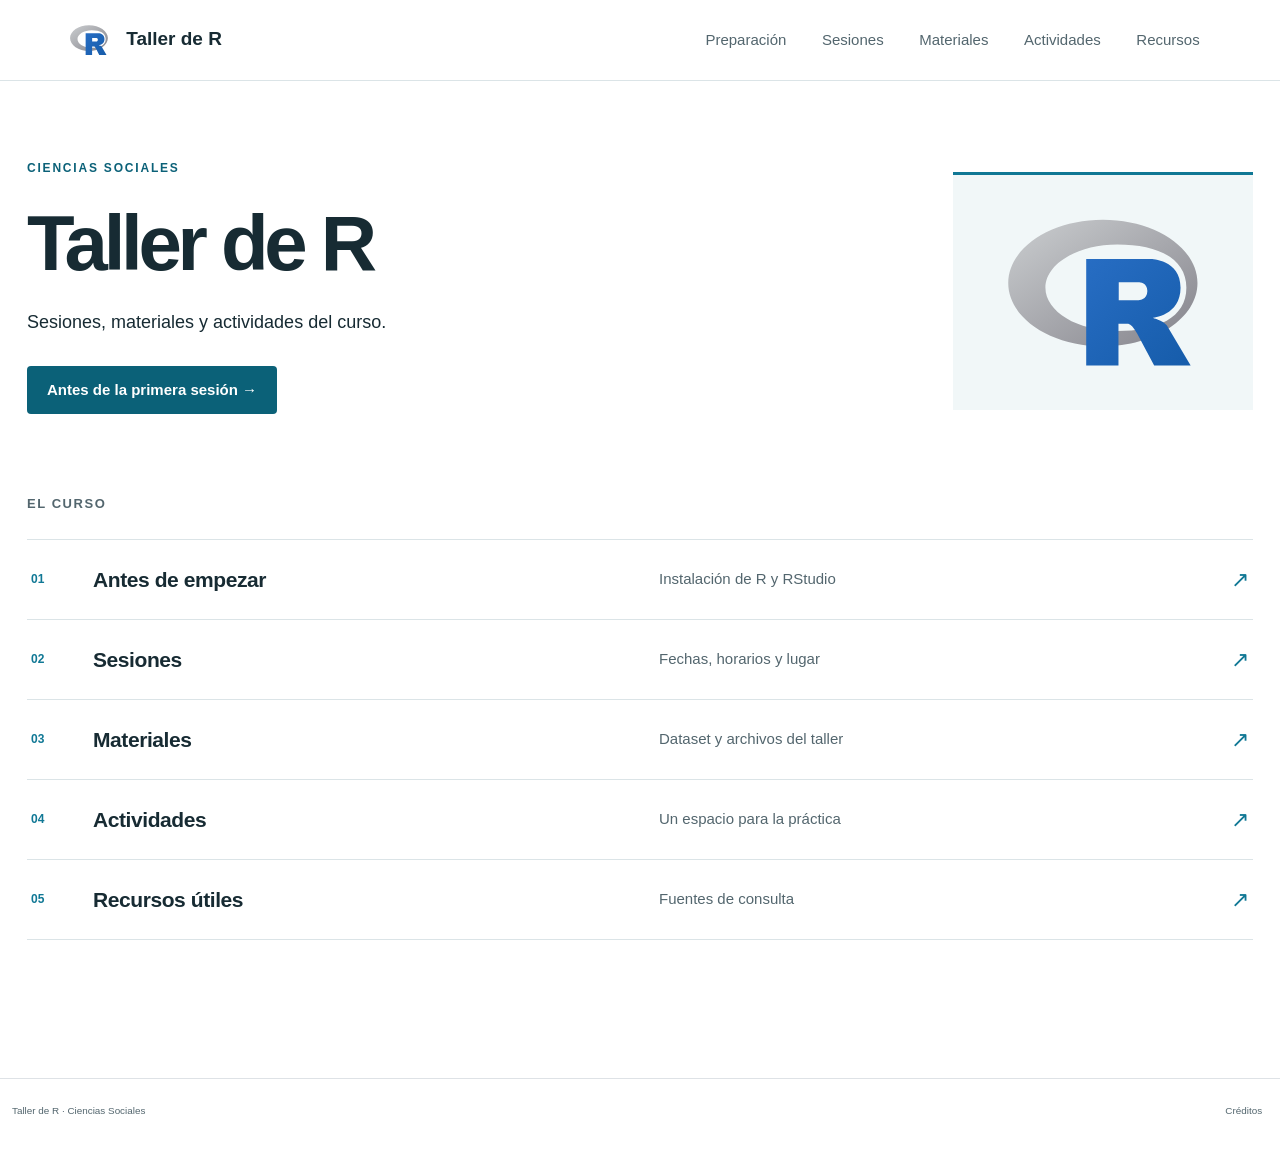
==== index.html @ 44bf5f0c "Publicar la base del curso en Quarto, sin presentaciones" ====
<!DOCTYPE html>
<html xmlns="http://www.w3.org/1999/xhtml" lang="es" xml:lang="es"><head>

<meta charset="utf-8">
<meta name="generator" content="quarto-1.10.19">

<meta name="viewport" content="width=device-width, initial-scale=1.0, user-scalable=yes">

<meta name="description" content="Sesiones, materiales y actividades del taller de R.">

<title>Taller de R para las Ciencias Sociales – Taller de R</title>
<style>
/* Default styles provided by pandoc.
** See https://pandoc.org/MANUAL.html#variables-for-html for config info.
*/
span.smallcaps{font-variant: small-caps;}
div.columns{display: flex; gap: 1.5em;}
div.column{flex: auto;}
@media screen {
div.columns{gap: min(4vw, 1.5em);}
div.column{overflow-x: auto;}
}
div.hanging-indent{margin-left: 1.5em; text-indent: -1.5em;}
ul.task-list{list-style: none;}
ul.task-list li input[type="checkbox"] {
  width: 0.8em;
  margin: 0 0.8em 0.2em -1em; /* quarto-specific, see https://github.com/quarto-dev/quarto-cli/issues/4556 */ 
  vertical-align: middle;
}
</style>


<script src="site_libs/quarto-nav/quarto-nav.js"></script>
<script src="site_libs/quarto-nav/headroom.min.js"></script>
<link href="./r.svg" rel="icon" type="image/svg+xml">
<script src="site_libs/clipboard/clipboard.min.js"></script>
<script src="site_libs/quarto-html/quarto.js" type="module"></script>
<script src="site_libs/quarto-html/tabsets/tabsets.js" type="module"></script>
<script src="site_libs/quarto-html/popper.min.js"></script>
<script src="site_libs/quarto-html/tippy.umd.min.js"></script>
<link href="site_libs/quarto-html/tippy.css" rel="stylesheet">
<link href="site_libs/quarto-html/quarto-syntax-highlighting-bf27225e3a48a9273f3daa8f8e829971.css" rel="stylesheet" id="quarto-text-highlighting-styles">
<script src="site_libs/bootstrap/bootstrap.min.js"></script>
<link href="site_libs/bootstrap/bootstrap-icons.css" rel="stylesheet">
<link href="site_libs/bootstrap/bootstrap-04a30caa94964a7d481b1c7be4f9f0eb.min.css" rel="stylesheet" append-hash="true" id="quarto-bootstrap" data-mode="light">
<script id="quarto-search-options" type="application/json">{
  "language": {
    "search-no-results-text": "No se han encontrado resultados",
    "search-matching-documents-text": "documentos encontrados",
    "search-copy-link-title": "Copiar el enlace en la búsqueda",
    "search-hide-matches-text": "Ocultar resultados adicionales",
    "search-more-match-text": "resultado adicional en este documento",
    "search-more-matches-text": "resultados adicionales en este documento",
    "search-clear-button-title": "Borrar",
    "search-text-placeholder": "",
    "search-detached-cancel-button-title": "Cancelar",
    "search-submit-button-title": "Enviar",
    "search-label": "Buscar"
  }
}</script>
<style>html{ scroll-behavior: smooth; }</style>


<link rel="stylesheet" href="estilos.css">
</head>

<body class="nav-fixed quarto-light">

<div id="quarto-search-results"></div>
  <header id="quarto-header" class="headroom fixed-top">
    <nav class="navbar navbar-expand-lg " data-bs-theme="dark">
      <div class="navbar-container container-fluid">
      <div class="navbar-brand-container mx-auto">
    <a href="./index.html" class="navbar-brand navbar-brand-logo">
    <img src="./r.svg" alt="Logotipo de R" class="navbar-logo light-content">
    <img src="./r.svg" alt="Logotipo de R" class="navbar-logo dark-content">
    </a>
    <a class="navbar-brand" href="./index.html">
    <span class="navbar-title">Taller de R</span>
    </a>
  </div>
          <button class="navbar-toggler" type="button" data-bs-toggle="collapse" data-bs-target="#navbarCollapse" aria-controls="navbarCollapse" role="menu" aria-expanded="false" aria-label="Navegación de palanca" onclick="if (window.quartoToggleHeadroom) { window.quartoToggleHeadroom(); }">
  <span class="navbar-toggler-icon"></span>
</button>
          <div class="collapse navbar-collapse" id="navbarCollapse">
            <ul class="navbar-nav navbar-nav-scroll ms-auto">
  <li class="nav-item">
    <a class="nav-link" href="./preparacion.html"> 
<span class="menu-text">Preparación</span></a>
  </li>  
  <li class="nav-item">
    <a class="nav-link" href="./sesiones.html"> 
<span class="menu-text">Sesiones</span></a>
  </li>  
  <li class="nav-item">
    <a class="nav-link" href="./materiales.html"> 
<span class="menu-text">Materiales</span></a>
  </li>  
  <li class="nav-item">
    <a class="nav-link" href="./actividades.html"> 
<span class="menu-text">Actividades</span></a>
  </li>  
  <li class="nav-item">
    <a class="nav-link" href="./recursos.html"> 
<span class="menu-text">Recursos</span></a>
  </li>  
</ul>
          </div> <!-- /navcollapse -->
            <div class="quarto-navbar-tools">
</div>
      </div> <!-- /container-fluid -->
    </nav>
</header>
<!-- content -->
<div id="quarto-content" class="quarto-container page-columns page-rows-contents page-layout-full page-navbar">
<!-- sidebar -->
<!-- margin-sidebar -->
    
<!-- main -->
<main class="content column-page" id="quarto-document-content">

<header id="title-block-header" class="quarto-title-block default">
<div class="quarto-title">
<h1 class="title">Taller de R para las Ciencias Sociales</h1>
</div>

<div>
  <div class="description">
    Sesiones, materiales y actividades del taller de R.
  </div>
</div>


<div class="quarto-title-meta column-page">

    
  
    
  </div>
  


</header>


<div class="portada-curso">
<div class="portada-texto">
<p><span class="antetitulo">Ciencias Sociales</span></p>
<section id="taller-de-r" class="level1">
<h1>Taller de R</h1>
<p>Sesiones, materiales y actividades del curso.</p>
<p><a href="./preparacion.html" class="enlace-principal">Antes de la primera sesión →</a></p>
</section>
</div>
<div class="portada-emblema" aria-hidden="true">
<p><img src="r.svg" class="img-fluid" alt="" width="200"></p>
</div>
</div>
<section id="el-curso" class="level2">
<h2 data-anchor-id="el-curso">El curso</h2>
<!-- Estos enlaces forman la estructura inicial. Editar el contenido en cada .qmd. -->
<div class="indice-curso">
<p><a href="./preparacion.html"><strong>01</strong> <span class="nombre-apartado">Antes de empezar</span> <span class="detalle-apartado">Instalación de R y RStudio</span> <span class="flecha-apartado" aria-hidden="true">↗</span></a></p>
<p><a href="./sesiones.html"><strong>02</strong> <span class="nombre-apartado">Sesiones</span> <span class="detalle-apartado">Fechas, horarios y lugar</span> <span class="flecha-apartado" aria-hidden="true">↗</span></a></p>
<p><a href="./materiales.html"><strong>03</strong> <span class="nombre-apartado">Materiales</span> <span class="detalle-apartado">Dataset y archivos del taller</span> <span class="flecha-apartado" aria-hidden="true">↗</span></a></p>
<p><a href="./actividades.html"><strong>04</strong> <span class="nombre-apartado">Actividades</span> <span class="detalle-apartado">Un espacio para la práctica</span> <span class="flecha-apartado" aria-hidden="true">↗</span></a></p>
<p><a href="./recursos.html"><strong>05</strong> <span class="nombre-apartado">Recursos útiles</span> <span class="detalle-apartado">Fuentes de consulta</span> <span class="flecha-apartado" aria-hidden="true">↗</span></a></p>
</div>


</section>

</main> <!-- /main -->
<script id="quarto-html-after-body" type="application/javascript">
  window.document.addEventListener("DOMContentLoaded", function (event) {
    const isCodeAnnotation = (el) => {
      for (const clz of el.classList) {
        if (clz.startsWith('code-annotation-')) {                     
          return true;
        }
      }
      return false;
    }
    const onCopySuccess = function(e) {
      // button target
      const button = e.trigger;
      // don't keep focus
      button.blur();
      // flash "checked"
      button.classList.add('code-copy-button-checked');
      var currentTitle = button.getAttribute("title");
      button.setAttribute("title", "Copiado");
      let tooltip;
      if (window.bootstrap) {
        button.setAttribute("data-bs-toggle", "tooltip");
        button.setAttribute("data-bs-placement", "left");
        button.setAttribute("data-bs-title", "Copiado");
        tooltip = new bootstrap.Tooltip(button, 
          { trigger: "manual", 
            customClass: "code-copy-button-tooltip",
            offset: [0, -8]});
        tooltip.show();    
      }
      setTimeout(function() {
        if (tooltip) {
          tooltip.hide();
          button.removeAttribute("data-bs-title");
          button.removeAttribute("data-bs-toggle");
          button.removeAttribute("data-bs-placement");
        }
        button.setAttribute("title", currentTitle);
        button.classList.remove('code-copy-button-checked');
      }, 1000);
      // clear code selection
      e.clearSelection();
    }
    const getTextToCopy = function(trigger) {
      const outerScaffold = trigger.parentElement.cloneNode(true);
      const codeEl = outerScaffold.querySelector('code');
      for (const childEl of codeEl.children) {
        if (isCodeAnnotation(childEl)) {
          childEl.remove();
        }
      }
      return codeEl.innerText;
    }
    const clipboard = new window.ClipboardJS('.code-copy-button:not([data-in-quarto-modal])', {
      text: getTextToCopy
    });
    clipboard.on('success', onCopySuccess);
    if (window.document.getElementById('quarto-embedded-source-code-modal')) {
      const clipboardModal = new window.ClipboardJS('.code-copy-button[data-in-quarto-modal]', {
        text: getTextToCopy,
        container: window.document.getElementById('quarto-embedded-source-code-modal')
      });
      clipboardModal.on('success', onCopySuccess);
    }
      var localhostRegex = new RegExp(/^(?:http|https):\/\/localhost\:?[0-9]*\//);
      var mailtoRegex = new RegExp(/^mailto:/);
        var filterRegex = new RegExp("https:\/\/jesusmgodoy\.github\.io\/R-workshop\/");
      var isInternal = (href) => {
          return filterRegex.test(href) || localhostRegex.test(href) || mailtoRegex.test(href);
      }
      // Inspect non-navigation links and adorn them if external
     var links = window.document.querySelectorAll('a[href]:not(.nav-link):not(.navbar-brand):not(.toc-action):not(.sidebar-link):not(.sidebar-item-toggle):not(.pagination-link):not(.no-external):not([aria-hidden]):not(.dropdown-item):not(.quarto-navigation-tool):not(.about-link)');
      for (var i=0; i<links.length; i++) {
        const link = links[i];
        if (!isInternal(link.href)) {
          // undo the damage that might have been done by quarto-nav.js in the case of
          // links that we want to consider external
          if (link.dataset.originalHref !== undefined) {
            link.href = link.dataset.originalHref;
          }
        }
      }
    function tippyHover(el, contentFn, onTriggerFn, onUntriggerFn) {
      const config = {
        allowHTML: true,
        maxWidth: 500,
        delay: 100,
        arrow: false,
        appendTo: function(el) {
            return el.parentElement;
        },
        interactive: true,
        interactiveBorder: 10,
        theme: 'quarto',
        placement: 'bottom-start',
      };
      if (contentFn) {
        config.content = contentFn;
      }
      if (onTriggerFn) {
        config.onTrigger = onTriggerFn;
      }
      if (onUntriggerFn) {
        config.onUntrigger = onUntriggerFn;
      }
      window.tippy(el, config); 
    }
    const noterefs = window.document.querySelectorAll('a[role="doc-noteref"]');
    for (var i=0; i<noterefs.length; i++) {
      const ref = noterefs[i];
      tippyHover(ref, function() {
        // use id or data attribute instead here
        let href = ref.getAttribute('data-footnote-href') || ref.getAttribute('href');
        try { href = new URL(href).hash; } catch {}
        const id = href.replace(/^#\/?/, "");
        const note = window.document.getElementById(id);
        if (note) {
          return note.innerHTML;
        } else {
          return "";
        }
      });
    }
    const xrefs = window.document.querySelectorAll('a.quarto-xref');
    const processXRef = (id, note) => {
      // Strip column container classes
      const stripColumnClz = (el) => {
        el.classList.remove("page-full", "page-columns");
        if (el.children) {
          for (const child of el.children) {
            stripColumnClz(child);
          }
        }
      }
      stripColumnClz(note)
      if (id === null || id.startsWith('sec-')) {
        // Special case sections, only their first couple elements
        const container = document.createElement("div");
        if (note.children && note.children.length > 2) {
          container.appendChild(note.children[0].cloneNode(true));
          for (let i = 1; i < note.children.length; i++) {
            const child = note.children[i];
            if (child.tagName === "P" && child.innerText === "") {
              continue;
            } else {
              container.appendChild(child.cloneNode(true));
              break;
            }
          }
          if (window.Quarto?.typesetMath) {
            window.Quarto.typesetMath(container);
          }
          return container.innerHTML
        } else {
          if (window.Quarto?.typesetMath) {
            window.Quarto.typesetMath(note);
          }
          return note.innerHTML;
        }
      } else {
        // Remove any anchor links if they are present
        const anchorLink = note.querySelector('a.anchorjs-link');
        if (anchorLink) {
          anchorLink.remove();
        }
        if (window.Quarto?.typesetMath) {
          window.Quarto.typesetMath(note);
        }
        if (note.classList.contains("callout")) {
          return note.outerHTML;
        } else {
          return note.innerHTML;
        }
      }
    }
    for (var i=0; i<xrefs.length; i++) {
      const xref = xrefs[i];
      tippyHover(xref, undefined, function(instance) {
        instance.disable();
        let url = xref.getAttribute('href');
        let hash = undefined; 
        if (url.startsWith('#')) {
          hash = url;
        } else {
          try { hash = new URL(url).hash; } catch {}
        }
        if (hash) {
          const id = hash.replace(/^#\/?/, "");
          const note = window.document.getElementById(id);
          if (note !== null) {
            try {
              const html = processXRef(id, note.cloneNode(true));
              instance.setContent(html);
            } finally {
              instance.enable();
              instance.show();
            }
          } else {
            // See if we can fetch this
            fetch(url.split('#')[0])
            .then(res => res.text())
            .then(html => {
              const parser = new DOMParser();
              const htmlDoc = parser.parseFromString(html, "text/html");
              const note = htmlDoc.getElementById(id);
              if (note !== null) {
                const html = processXRef(id, note);
                instance.setContent(html);
              } 
            }).finally(() => {
              instance.enable();
              instance.show();
            });
          }
        } else {
          // See if we can fetch a full url (with no hash to target)
          // This is a special case and we should probably do some content thinning / targeting
          fetch(url)
          .then(res => res.text())
          .then(html => {
            const parser = new DOMParser();
            const htmlDoc = parser.parseFromString(html, "text/html");
            const note = htmlDoc.querySelector('main.content');
            if (note !== null) {
              // This should only happen for chapter cross references
              // (since there is no id in the URL)
              // remove the first header
              if (note.children.length > 0 && note.children[0].tagName === "HEADER") {
                note.children[0].remove();
              }
              const html = processXRef(null, note);
              instance.setContent(html);
            } 
          }).finally(() => {
            instance.enable();
            instance.show();
          });
        }
      }, function(instance) {
      });
    }
        let selectedAnnoteEl;
        const selectorForAnnotation = ( cell, annotation) => {
          let cellAttr = 'data-code-cell="' + cell + '"';
          let lineAttr = 'data-code-annotation="' +  annotation + '"';
          const selector = 'span[' + cellAttr + '][' + lineAttr + ']';
          return selector;
        }
        const selectCodeLines = (annoteEl) => {
          const doc = window.document;
          const targetCell = annoteEl.getAttribute("data-target-cell");
          const targetAnnotation = annoteEl.getAttribute("data-target-annotation");
          const annoteSpan = window.document.querySelector(selectorForAnnotation(targetCell, targetAnnotation));
          const lines = annoteSpan.getAttribute("data-code-lines").split(",");
          const lineIds = lines.map((line) => {
            return targetCell + "-" + line;
          })
          let top = null;
          let height = null;
          let parent = null;
          if (lineIds.length > 0) {
              //compute the position of the single el (top and bottom and make a div)
              const el = window.document.getElementById(lineIds[0]);
              top = el.offsetTop;
              height = el.offsetHeight;
              parent = el.parentElement.parentElement;
            if (lineIds.length > 1) {
              const lastEl = window.document.getElementById(lineIds[lineIds.length - 1]);
              const bottom = lastEl.offsetTop + lastEl.offsetHeight;
              height = bottom - top;
            }
            if (top !== null && height !== null && parent !== null) {
              // cook up a div (if necessary) and position it 
              let div = window.document.getElementById("code-annotation-line-highlight");
              if (div === null) {
                div = window.document.createElement("div");
                div.setAttribute("id", "code-annotation-line-highlight");
                div.style.position = 'absolute';
                parent.appendChild(div);
              }
              div.style.top = top - 2 + "px";
              div.style.height = height + 4 + "px";
              div.style.left = 0;
              let gutterDiv = window.document.getElementById("code-annotation-line-highlight-gutter");
              if (gutterDiv === null) {
                gutterDiv = window.document.createElement("div");
                gutterDiv.setAttribute("id", "code-annotation-line-highlight-gutter");
                gutterDiv.style.position = 'absolute';
                const codeCell = window.document.getElementById(targetCell);
                const gutter = codeCell.querySelector('.code-annotation-gutter');
                gutter.appendChild(gutterDiv);
              }
              gutterDiv.style.top = top - 2 + "px";
              gutterDiv.style.height = height + 4 + "px";
            }
            selectedAnnoteEl = annoteEl;
          }
        };
        const unselectCodeLines = () => {
          const elementsIds = ["code-annotation-line-highlight", "code-annotation-line-highlight-gutter"];
          elementsIds.forEach((elId) => {
            const div = window.document.getElementById(elId);
            if (div) {
              div.remove();
            }
          });
          selectedAnnoteEl = undefined;
        };
          // Handle positioning of the toggle
      window.addEventListener(
        "resize",
        throttle(() => {
          elRect = undefined;
          if (selectedAnnoteEl) {
            selectCodeLines(selectedAnnoteEl);
          }
        }, 10)
      );
      function throttle(fn, ms) {
      let throttle = false;
      let timer;
        return (...args) => {
          if(!throttle) { // first call gets through
              fn.apply(this, args);
              throttle = true;
          } else { // all the others get throttled
              if(timer) clearTimeout(timer); // cancel #2
              timer = setTimeout(() => {
                fn.apply(this, args);
                timer = throttle = false;
              }, ms);
          }
        };
      }
        // Attach click handler to the DT
        const annoteDls = window.document.querySelectorAll('dt[data-target-cell]');
        for (const annoteDlNode of annoteDls) {
          annoteDlNode.addEventListener('click', (event) => {
            const clickedEl = event.target;
            if (clickedEl !== selectedAnnoteEl) {
              unselectCodeLines();
              const activeEl = window.document.querySelector('dt[data-target-cell].code-annotation-active');
              if (activeEl) {
                activeEl.classList.remove('code-annotation-active');
              }
              selectCodeLines(clickedEl);
              clickedEl.classList.add('code-annotation-active');
            } else {
              // Unselect the line
              unselectCodeLines();
              clickedEl.classList.remove('code-annotation-active');
            }
          });
        }
    const findCites = (el) => {
      const parentEl = el.parentElement;
      if (parentEl) {
        const cites = parentEl.dataset.cites;
        if (cites) {
          return {
            el,
            cites: cites.split(' ')
          };
        } else {
          return findCites(el.parentElement)
        }
      } else {
        return undefined;
      }
    };
    var bibliorefs = window.document.querySelectorAll('a[role="doc-biblioref"]');
    for (var i=0; i<bibliorefs.length; i++) {
      const ref = bibliorefs[i];
      const citeInfo = findCites(ref);
      if (citeInfo) {
        tippyHover(citeInfo.el, function() {
          var popup = window.document.createElement('div');
          citeInfo.cites.forEach(function(cite) {
            var citeDiv = window.document.createElement('div');
            citeDiv.classList.add('hanging-indent');
            citeDiv.classList.add('csl-entry');
            var biblioDiv = window.document.getElementById('ref-' + cite);
            if (biblioDiv) {
              citeDiv.innerHTML = biblioDiv.innerHTML;
            }
            popup.appendChild(citeDiv);
          });
          return popup.innerHTML;
        });
      }
    }
  });
  </script>
</div> <!-- /content -->
<footer class="footer">
  <div class="nav-footer">
    <div class="nav-footer-left">
<p>Taller de R · Ciencias Sociales</p>
</div>   
    <div class="nav-footer-center">
      &nbsp;
    </div>
    <div class="nav-footer-right">
      <ul class="footer-items list-unstyled">
    <li class="nav-item">
    <a class="nav-link" href="./creditos.html">
<p>Créditos</p>
</a>
  </li>  
</ul>
    </div>
  </div>
</footer>




<script src="site_libs/quarto-html/zenscroll-min.js"></script>
</body></html>
---- site_libs/quarto-html/tippy.css ----
.tippy-box[data-animation=fade][data-state=hidden]{opacity:0}[data-tippy-root]{max-width:calc(100vw - 10px)}.tippy-box{position:relative;background-color:#333;color:#fff;border-radius:4px;font-size:14px;line-height:1.4;white-space:normal;outline:0;transition-property:transform,visibility,opacity}.tippy-box[data-placement^=top]>.tippy-arrow{bottom:0}.tippy-box[data-placement^=top]>.tippy-arrow:before{bottom:-7px;left:0;border-width:8px 8px 0;border-top-color:initial;transform-origin:center top}.tippy-box[data-placement^=bottom]>.tippy-arrow{top:0}.tippy-box[data-placement^=bottom]>.tippy-arrow:before{top:-7px;left:0;border-width:0 8px 8px;border-bottom-color:initial;transform-origin:center bottom}.tippy-box[data-placement^=left]>.tippy-arrow{right:0}.tippy-box[data-placement^=left]>.tippy-arrow:before{border-width:8px 0 8px 8px;border-left-color:initial;right:-7px;transform-origin:center left}.tippy-box[data-placement^=right]>.tippy-arrow{left:0}.tippy-box[data-placement^=right]>.tippy-arrow:before{left:-7px;border-width:8px 8px 8px 0;border-right-color:initial;transform-origin:center right}.tippy-box[data-inertia][data-state=visible]{transition-timing-function:cubic-bezier(.54,1.5,.38,1.11)}.tippy-arrow{width:16px;height:16px;color:#333}.tippy-arrow:before{content:"";position:absolute;border-color:transparent;border-style:solid}.tippy-content{position:relative;padding:5px 9px;z-index:1}
---- site_libs/quarto-html/quarto-syntax-highlighting-bf27225e3a48a9273f3daa8f8e829971.css ----
/* quarto syntax highlight colors */
:root {
  --quarto-hl-ot-color: #003B4F;
  --quarto-hl-at-color: #657422;
  --quarto-hl-ss-color: #20794D;
  --quarto-hl-an-color: #5E5E5E;
  --quarto-hl-fu-color: #4758AB;
  --quarto-hl-st-color: #20794D;
  --quarto-hl-cf-color: #003B4F;
  --quarto-hl-op-color: #5E5E5E;
  --quarto-hl-er-color: #AD0000;
  --quarto-hl-bn-color: #AD0000;
  --quarto-hl-al-color: #AD0000;
  --quarto-hl-va-color: #111111;
  --quarto-hl-bu-color: inherit;
  --quarto-hl-ex-color: inherit;
  --quarto-hl-pp-color: #AD0000;
  --quarto-hl-in-color: #5E5E5E;
  --quarto-hl-vs-color: #20794D;
  --quarto-hl-wa-color: #5E5E5E;
  --quarto-hl-do-color: #5E5E5E;
  --quarto-hl-im-color: #00769E;
  --quarto-hl-ch-color: #20794D;
  --quarto-hl-dt-color: #AD0000;
  --quarto-hl-fl-color: #AD0000;
  --quarto-hl-co-color: #5E5E5E;
  --quarto-hl-cv-color: #5E5E5E;
  --quarto-hl-cn-color: #8f5902;
  --quarto-hl-sc-color: #5E5E5E;
  --quarto-hl-dv-color: #AD0000;
  --quarto-hl-kw-color: #003B4F;
}

/* other quarto variables */
:root {
  --quarto-font-monospace: SFMono-Regular, Menlo, Monaco, Consolas, "Liberation Mono", "Courier New", monospace;
}

/* syntax highlight based on Pandoc's rules */
pre > code.sourceCode > span {
  color: #003B4F;
}

code.sourceCode > span {
  color: #003B4F;
}

div.sourceCode,
div.sourceCode pre.sourceCode {
  color: #003B4F;
}

/* Normal */
code span {
  color: #003B4F;
}

/* Alert */
code span.al {
  color: #AD0000;
  font-style: inherit;
}

/* Annotation */
code span.an {
  color: #5E5E5E;
  font-style: inherit;
}

/* Attribute */
code span.at {
  color: #657422;
  font-style: inherit;
}

/* BaseN */
code span.bn {
  color: #AD0000;
  font-style: inherit;
}

/* BuiltIn */
code span.bu {
  font-style: inherit;
}

/* ControlFlow */
code span.cf {
  color: #003B4F;
  font-weight: bold;
  font-style: inherit;
}

/* Char */
code span.ch {
  color: #20794D;
  font-style: inherit;
}

/* Constant */
code span.cn {
  color: #8f5902;
  font-style: inherit;
}

/* Comment */
code span.co {
  color: #5E5E5E;
  font-style: inherit;
}

/* CommentVar */
code span.cv {
  color: #5E5E5E;
  font-style: italic;
}

/* Documentation */
code span.do {
  color: #5E5E5E;
  font-style: italic;
}

/* DataType */
code span.dt {
  color: #AD0000;
  font-style: inherit;
}

/* DecVal */
code span.dv {
  color: #AD0000;
  font-style: inherit;
}

/* Error */
code span.er {
  color: #AD0000;
  font-style: inherit;
}

/* Extension */
code span.ex {
  font-style: inherit;
}

/* Float */
code span.fl {
  color: #AD0000;
  font-style: inherit;
}

/* Function */
code span.fu {
  color: #4758AB;
  font-style: inherit;
}

/* Import */
code span.im {
  color: #00769E;
  font-style: inherit;
}

/* Information */
code span.in {
  color: #5E5E5E;
  font-style: inherit;
}

/* Keyword */
code span.kw {
  color: #003B4F;
  font-weight: bold;
  font-style: inherit;
}

/* Operator */
code span.op {
  color: #5E5E5E;
  font-style: inherit;
}

/* Other */
code span.ot {
  color: #003B4F;
  font-style: inherit;
}

/* Preprocessor */
code span.pp {
  color: #AD0000;
  font-style: inherit;
}

/* SpecialChar */
code span.sc {
  color: #5E5E5E;
  font-style: inherit;
}

/* SpecialString */
code span.ss {
  color: #20794D;
  font-style: inherit;
}

/* String */
code span.st {
  color: #20794D;
  font-style: inherit;
}

/* Variable */
code span.va {
  color: #111111;
  font-style: inherit;
}

/* VerbatimString */
code span.vs {
  color: #20794D;
  font-style: inherit;
}

/* Warning */
code span.wa {
  color: #5E5E5E;
  font-style: italic;
}

.prevent-inlining {
  content: "</";
}

/*# sourceMappingURL=8be38f48d34c45af72792cbd699585e7.css.map */
---- estilos.css ----
:root {
  --curso-azul: #107895;
  --curso-tinta: #172b33;
  --curso-secundario: #53666e;
  --curso-linea: #dbe4e7;
}
body { color: var(--curso-tinta); }
a { color: #0b6178; text-underline-offset: 4px; }
a:hover { color: #083e4e; }
a:focus-visible { outline: 3px solid var(--curso-azul); outline-offset: 5px; }
.navbar { border-bottom: 1px solid var(--curso-linea); background: #fff !important; padding-block: 19px; }
.navbar-container { max-width: 1168px; margin-inline: auto; }
.navbar-brand { font-size: 19px; font-weight: 700; color: var(--curso-tinta); }
.navbar-logo { max-height: 30px; margin-right: 10px; }
.navbar .nav-link { font-size: 15px; color: var(--curso-secundario); }
.navbar .nav-link.active { color: #0b6178; font-weight: 700; }
.navbar-nav { gap: 14px; }
main.content { padding-top: 48px; padding-bottom: 60px; }
#quarto-content { min-height: calc(100vh - 170px); }
#title-block-header { margin-bottom: 38px; }
body:has(.portada-curso) #title-block-header { display: none; }
#title-block-header h1 { font-size: clamp(32px, 4vw, 46px); font-weight: 700; letter-spacing: -.035em; }
#title-block-header .subtitle { color: var(--curso-secundario); font-size: 19px; margin-top: 12px; }
h2 { border: 0; font-size: 25px; font-weight: 700; margin-block: 36px 20px; letter-spacing: -.02em; }
.portada-curso { display: grid; grid-template-columns: 1fr 300px; gap: 64px; align-items: center; padding-block: 36px 64px; }
.antetitulo { color: #0b6178; font-size: 12px; font-weight: 700; letter-spacing: .15em; text-transform: uppercase; }
.portada-texto > p:first-child { margin-bottom: 20px; }
.portada-texto h1 { font-size: clamp(50px, 6.5vw, 78px); font-weight: 700; letter-spacing: -.055em; line-height: 1.08; margin: 0 0 24px; }
.portada-texto > p { color: var(--curso-secundario); font-size: 21px; }
.portada-texto .enlace-principal { display: inline-block; color: #fff; background: #0b6178; padding: 13px 20px; border-radius: 4px; font-size: 15px; font-weight: 700; text-decoration: none; margin-top: 12px; }
.portada-texto .enlace-principal:hover { background: #083e4e; }
.portada-emblema { background: #f1f7f8; border-top: 3px solid var(--curso-azul); padding: 44px 30px; text-align: center; }
.portada-emblema p { margin: 0; }
.portada-emblema img { width: 190px; max-width: 100%; height: auto; }
#el-curso > h2 { font-size: 13px; text-transform: uppercase; letter-spacing: .12em; margin: 0 0 18px; color: var(--curso-secundario); }
.indice-curso { border-top: 1px solid var(--curso-linea); }
.indice-curso p { margin: 0; }
.indice-curso a { display: grid; grid-template-columns: 42px 1fr 1fr 24px; gap: 20px; align-items: center; padding: 23px 4px; border-bottom: 1px solid var(--curso-linea); text-decoration: none; color: var(--curso-tinta); }
.indice-curso a:hover { background: #f5f9fa; }
.indice-curso strong { font-size: 12px; font-weight: 700; color: var(--curso-azul); }
.nombre-apartado { font-size: 21px; font-weight: 700; letter-spacing: -.02em; }
.detalle-apartado { font-size: 15px; color: var(--curso-secundario); }
.flecha-apartado { font-size: 22px; color: var(--curso-azul); text-align: right; }
.contenido-pendiente { margin-block: 22px 36px; padding: 22px 24px; background: #f5f8f9; border-left: 3px solid #b5d1d9; color: var(--curso-secundario); font-size: 16px; }
.contenido-pendiente p:last-child { margin-bottom: 0; }
.nav-footer { color: var(--curso-secundario); font-size: 12px; padding-block: 22px; }
.nav-footer a { color: var(--curso-secundario); }
@media (max-width: 991px) {
  .navbar-nav { gap: 0; padding-top: 18px; }
  .portada-curso { grid-template-columns: 1fr 230px; gap: 40px; }
  .portada-emblema { padding: 40px 24px; }
  .portada-emblema img { width: 155px; }
  .indice-curso a { grid-template-columns: 30px 1fr 1fr 20px; gap: 15px; }
}
@media (max-width: 600px) {
  .navbar { padding-block: 12px; }
  main.content { padding-top: 28px; padding-bottom: 36px; }
  .portada-curso { grid-template-columns: 1fr; padding-block: 22px 38px; }
  .portada-emblema { display: none; }
  .portada-texto > p { font-size: 18px; }
  .portada-texto h1 { font-size: 54px; }
  .indice-curso a { grid-template-columns: 26px 1fr 20px; gap: 10px 15px; padding-block: 19px; }
  .nombre-apartado { font-size: 20px; }
  .detalle-apartado { grid-column: 2; grid-row: 2; font-size: 14px; }
  .flecha-apartado { grid-column: 3; grid-row: 1 / 3; }
  #title-block-header .subtitle { font-size: 17px; }
}
@media (prefers-reduced-motion: reduce) { html { scroll-behavior: auto !important; } }
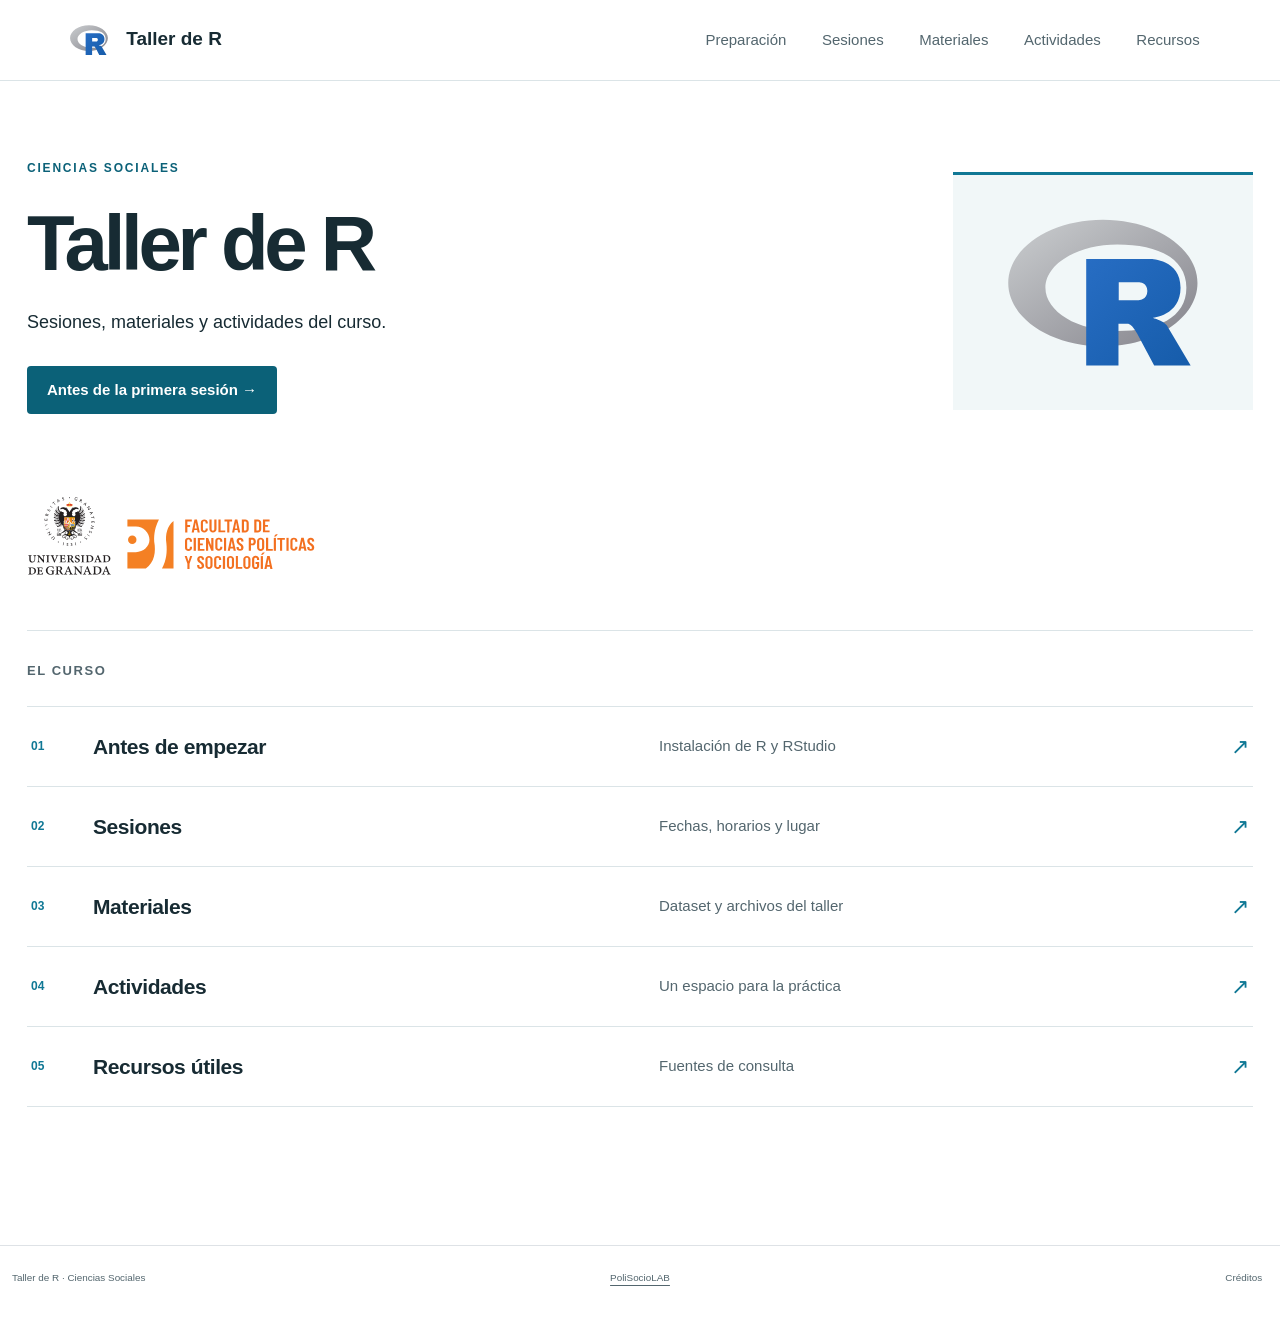
==== commit ff000711: "Mostrar logotipos de UGR y Facultad y enlazar PoliSocioLAB" ====
--- a/index.html
+++ b/index.html
@@ -156,6 +156,9 @@
 <p><img src="r.svg" class="img-fluid" alt="" width="200"></p>
 </div>
 </div>
+<div class="logos-institucionales" aria-label="Universidad de Granada y Facultad de Ciencias Políticas y Sociología">
+<p><a href="https://www.ugr.es/"> <img src="logos/ugr.svg" class="logo-ugr" alt="Universidad de Granada"> </a> <a href="https://polisocio.ugr.es/"> <img src="logos/facultad.svg" class="logo-facultad" alt="Facultad de Ciencias Políticas y Sociología"> </a></p>
+</div>
 <section id="el-curso" class="level2">
 <h2 data-anchor-id="el-curso">El curso</h2>
 <!-- Estos enlaces forman la estructura inicial. Editar el contenido en cada .qmd. -->
@@ -237,7 +240,7 @@
     }
       var localhostRegex = new RegExp(/^(?:http|https):\/\/localhost\:?[0-9]*\//);
       var mailtoRegex = new RegExp(/^mailto:/);
-        var filterRegex = new RegExp("https:\/\/jesusmgodoy\.github\.io\/R-workshop\/");
+        var filterRegex = new RegExp("https:\/\/laboratorio-polisociolab\.github\.io\/R-workshop\/");
       var isInternal = (href) => {
           return filterRegex.test(href) || localhostRegex.test(href) || mailtoRegex.test(href);
       }
@@ -571,8 +574,8 @@
 <p>Taller de R · Ciencias Sociales</p>
 </div>   
     <div class="nav-footer-center">
-      &nbsp;
-    </div>
+<p><a href="https://polisocio.ugr.es/investigacion/polisociolab" target="_blank" rel="noopener">PoliSocioLAB</a></p>
+</div>
     <div class="nav-footer-right">
       <ul class="footer-items list-unstyled">
     <li class="nav-item">
--- a/estilos.css
+++ b/estilos.css
@@ -66,3 +66,28 @@
   #title-block-header .subtitle { font-size: 17px; }
 }
 @media (prefers-reduced-motion: reduce) { html { scroll-behavior: auto !important; } }
+
+/* Identidad institucional en la portada, con las proporciones originales. */
+.logos-institucionales {
+  display: flex;
+  align-items: center;
+  flex-wrap: wrap;
+  gap: 24px 40px;
+  margin-bottom: 32px;
+  padding-bottom: 28px;
+  border-bottom: 1px solid var(--curso-linea);
+}
+.logos-institucionales a { display: inline-block; }
+.logos-institucionales img { display: block; width: auto; max-width: 100%; }
+.logos-institucionales .logo-ugr { height: 80px; }
+.logos-institucionales .logo-facultad { height: 64px; }
+@media (max-width: 600px) {
+  .logos-institucionales { justify-content: center; }
+  .nav-footer { flex-direction: column; align-items: center; gap: 12px; }
+  .nav-footer .nav-footer-left,
+  .nav-footer .nav-footer-center,
+  .nav-footer .nav-footer-right {
+    width: auto; flex: 0 0 auto; order: 0; margin: 0; min-height: 0; text-align: center;
+  }
+  .nav-footer p { margin-bottom: 0; }
+}
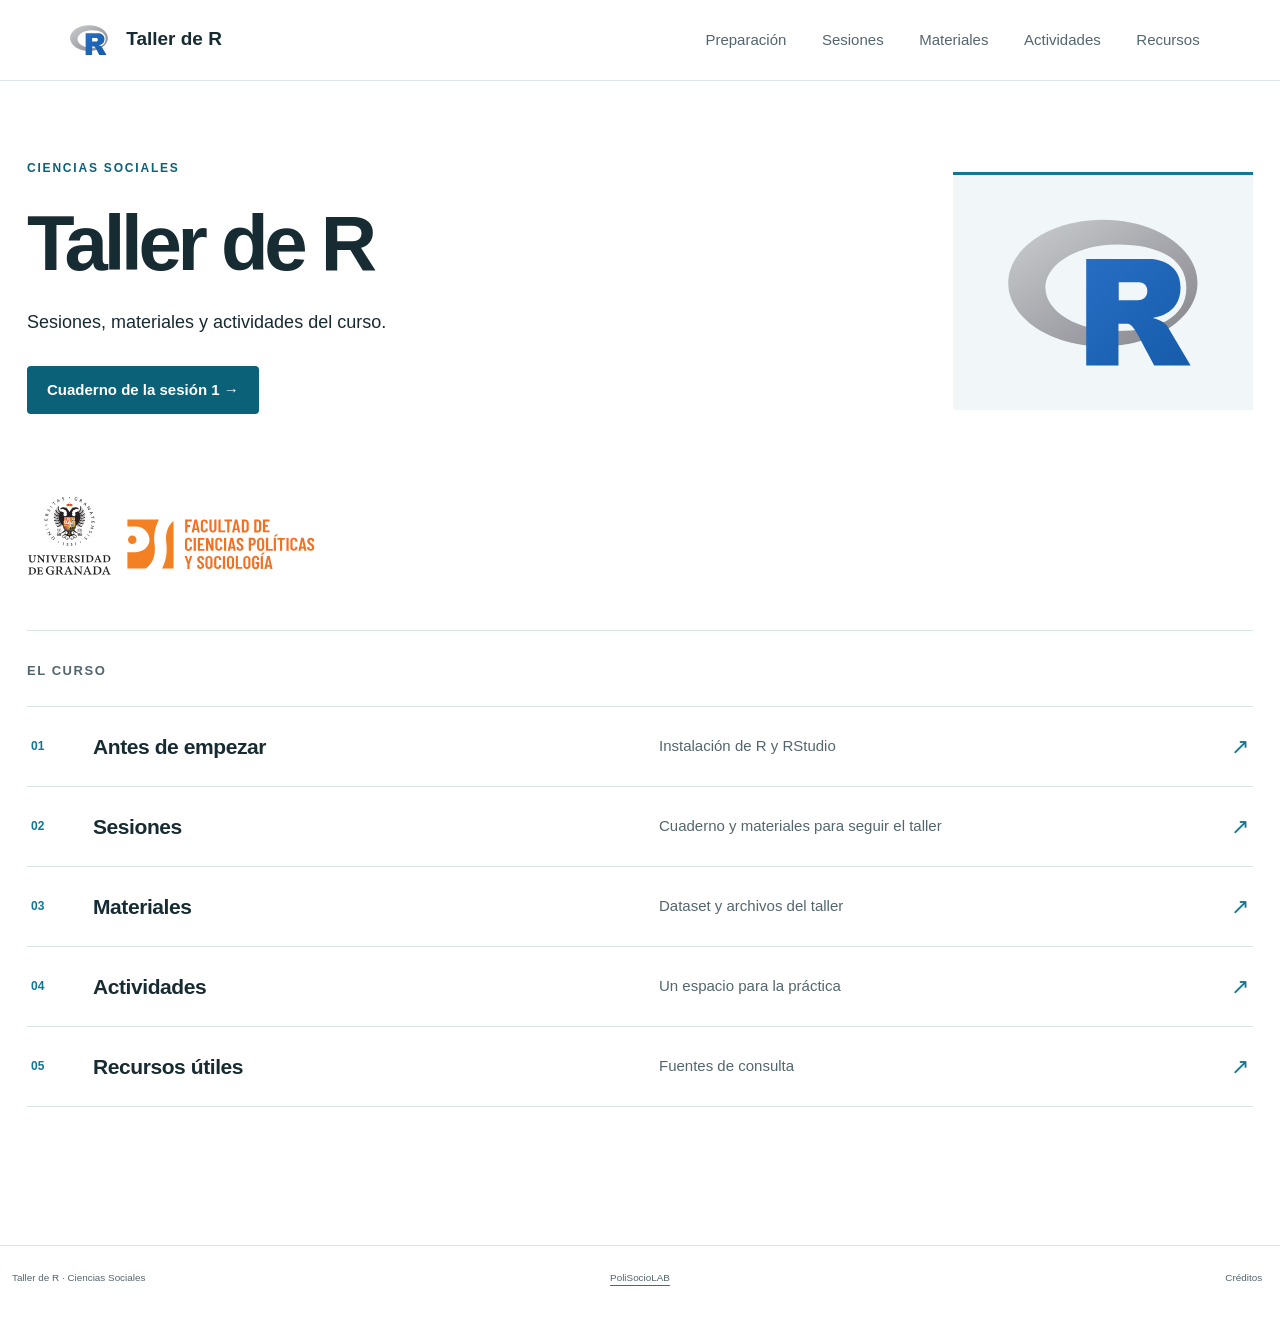
==== commit 9bb2aa44: "Publicar el cuaderno autónomo de la sesión 1 de R" ====
--- a/index.html
+++ b/index.html
@@ -149,7 +149,7 @@
 <section id="taller-de-r" class="level1">
 <h1>Taller de R</h1>
 <p>Sesiones, materiales y actividades del curso.</p>
-<p><a href="./preparacion.html" class="enlace-principal">Antes de la primera sesión →</a></p>
+<p><a href="./cuaderno-sesion-1.html" class="enlace-principal">Cuaderno de la sesión 1 →</a></p>
 </section>
 </div>
 <div class="portada-emblema" aria-hidden="true">
@@ -164,7 +164,7 @@
 <!-- Estos enlaces forman la estructura inicial. Editar el contenido en cada .qmd. -->
 <div class="indice-curso">
 <p><a href="./preparacion.html"><strong>01</strong> <span class="nombre-apartado">Antes de empezar</span> <span class="detalle-apartado">Instalación de R y RStudio</span> <span class="flecha-apartado" aria-hidden="true">↗</span></a></p>
-<p><a href="./sesiones.html"><strong>02</strong> <span class="nombre-apartado">Sesiones</span> <span class="detalle-apartado">Fechas, horarios y lugar</span> <span class="flecha-apartado" aria-hidden="true">↗</span></a></p>
+<p><a href="./sesiones.html"><strong>02</strong> <span class="nombre-apartado">Sesiones</span> <span class="detalle-apartado">Cuaderno y materiales para seguir el taller</span> <span class="flecha-apartado" aria-hidden="true">↗</span></a></p>
 <p><a href="./materiales.html"><strong>03</strong> <span class="nombre-apartado">Materiales</span> <span class="detalle-apartado">Dataset y archivos del taller</span> <span class="flecha-apartado" aria-hidden="true">↗</span></a></p>
 <p><a href="./actividades.html"><strong>04</strong> <span class="nombre-apartado">Actividades</span> <span class="detalle-apartado">Un espacio para la práctica</span> <span class="flecha-apartado" aria-hidden="true">↗</span></a></p>
 <p><a href="./recursos.html"><strong>05</strong> <span class="nombre-apartado">Recursos útiles</span> <span class="detalle-apartado">Fuentes de consulta</span> <span class="flecha-apartado" aria-hidden="true">↗</span></a></p>
--- a/estilos.css
+++ b/estilos.css
@@ -43,9 +43,18 @@
 .flecha-apartado { font-size: 22px; color: var(--curso-azul); text-align: right; }
 .contenido-pendiente { margin-block: 22px 36px; padding: 22px 24px; background: #f5f8f9; border-left: 3px solid #b5d1d9; color: var(--curso-secundario); font-size: 16px; }
 .contenido-pendiente p:last-child { margin-bottom: 0; }
+.solucion-cuaderno, .indice-cuaderno-movil { margin-block: 0 28px; padding: 12px 16px; border: 1px solid var(--curso-linea); border-radius: 5px; background: #f5f9fa; }
+.solucion-cuaderno summary, .indice-cuaderno-movil summary { color: #0b6178; font-weight: 700; cursor: pointer; }
+.solucion-cuaderno[open] summary, .indice-cuaderno-movil[open] summary { margin-bottom: 14px; }
+.solucion-cuaderno > :last-child, .indice-cuaderno-movil > :last-child { margin-bottom: 0; }
+.indice-cuaderno-movil { display: none; }
+#quarto-document-content > p > .btn { margin-block: 0 8px; white-space: normal; }
 .nav-footer { color: var(--curso-secundario); font-size: 12px; padding-block: 22px; }
 .nav-footer a { color: var(--curso-secundario); }
 @media (max-width: 991px) {
+  .indice-cuaderno-movil { display: block; }
+  main:has(.indice-cuaderno-movil) table { overflow-wrap: anywhere; }
+  main:has(.indice-cuaderno-movil) :not(pre) > code { white-space: normal; overflow-wrap: anywhere; }
   .navbar-nav { gap: 0; padding-top: 18px; }
   .portada-curso { grid-template-columns: 1fr 230px; gap: 40px; }
   .portada-emblema { padding: 40px 24px; }
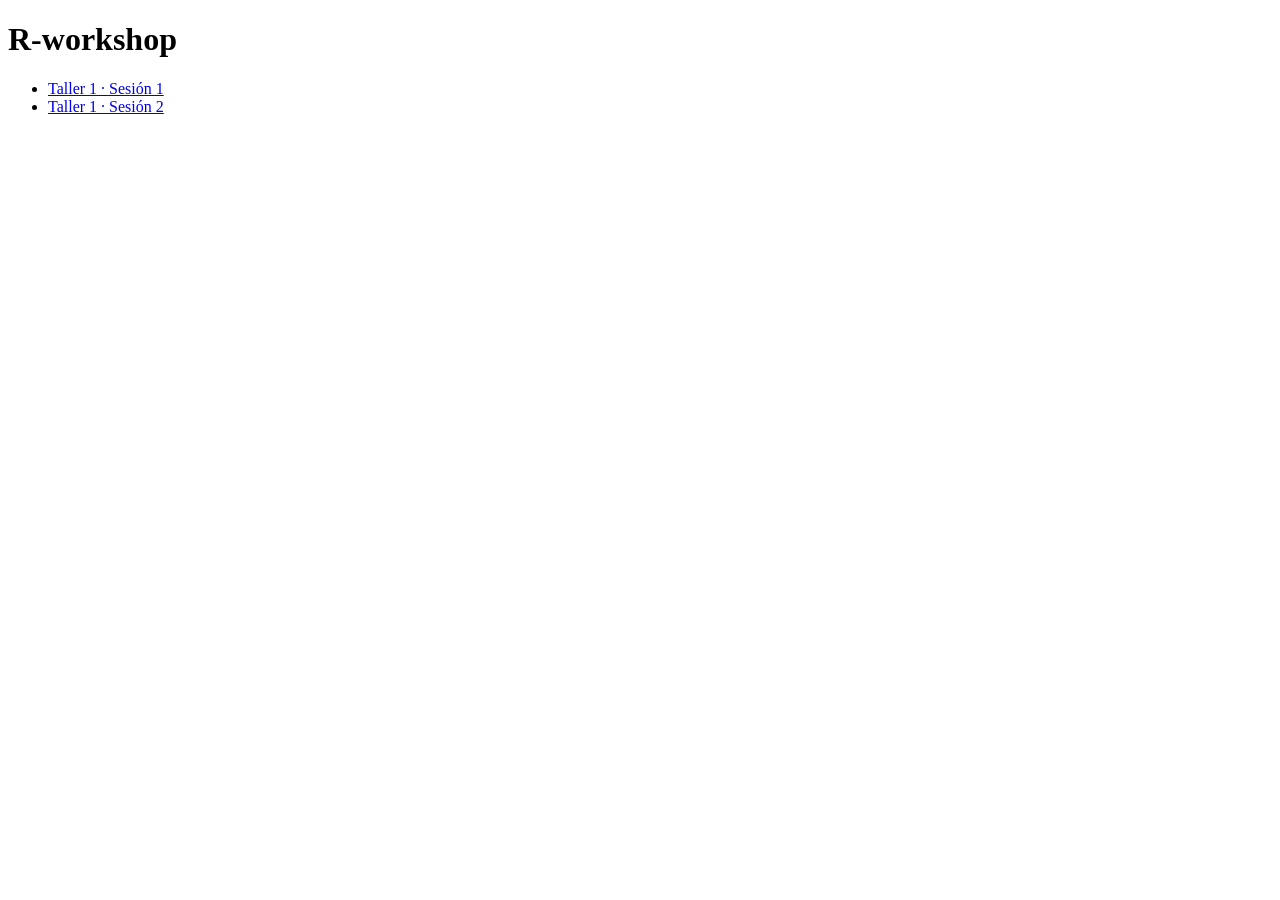
==== commit 2342c912: "Publicar la presentación de la sesión 2" ====
--- a/index.html
+++ b/index.html
@@ -1,595 +1,15 @@
-<!DOCTYPE html>
-<html xmlns="http://www.w3.org/1999/xhtml" lang="es" xml:lang="es"><head>
-
-<meta charset="utf-8">
-<meta name="generator" content="quarto-1.10.19">
-
-<meta name="viewport" content="width=device-width, initial-scale=1.0, user-scalable=yes">
-
-<meta name="description" content="Sesiones, materiales y actividades del taller de R.">
-
-<title>Taller de R para las Ciencias Sociales – Taller de R</title>
-<style>
-/* Default styles provided by pandoc.
-** See https://pandoc.org/MANUAL.html#variables-for-html for config info.
-*/
-span.smallcaps{font-variant: small-caps;}
-div.columns{display: flex; gap: 1.5em;}
-div.column{flex: auto;}
-@media screen {
-div.columns{gap: min(4vw, 1.5em);}
-div.column{overflow-x: auto;}
-}
-div.hanging-indent{margin-left: 1.5em; text-indent: -1.5em;}
-ul.task-list{list-style: none;}
-ul.task-list li input[type="checkbox"] {
-  width: 0.8em;
-  margin: 0 0.8em 0.2em -1em; /* quarto-specific, see https://github.com/quarto-dev/quarto-cli/issues/4556 */ 
-  vertical-align: middle;
-}
-</style>
-
-
-<script src="site_libs/quarto-nav/quarto-nav.js"></script>
-<script src="site_libs/quarto-nav/headroom.min.js"></script>
-<link href="./r.svg" rel="icon" type="image/svg+xml">
-<script src="site_libs/clipboard/clipboard.min.js"></script>
-<script src="site_libs/quarto-html/quarto.js" type="module"></script>
-<script src="site_libs/quarto-html/tabsets/tabsets.js" type="module"></script>
-<script src="site_libs/quarto-html/popper.min.js"></script>
-<script src="site_libs/quarto-html/tippy.umd.min.js"></script>
-<link href="site_libs/quarto-html/tippy.css" rel="stylesheet">
-<link href="site_libs/quarto-html/quarto-syntax-highlighting-bf27225e3a48a9273f3daa8f8e829971.css" rel="stylesheet" id="quarto-text-highlighting-styles">
-<script src="site_libs/bootstrap/bootstrap.min.js"></script>
-<link href="site_libs/bootstrap/bootstrap-icons.css" rel="stylesheet">
-<link href="site_libs/bootstrap/bootstrap-04a30caa94964a7d481b1c7be4f9f0eb.min.css" rel="stylesheet" append-hash="true" id="quarto-bootstrap" data-mode="light">
-<script id="quarto-search-options" type="application/json">{
-  "language": {
-    "search-no-results-text": "No se han encontrado resultados",
-    "search-matching-documents-text": "documentos encontrados",
-    "search-copy-link-title": "Copiar el enlace en la búsqueda",
-    "search-hide-matches-text": "Ocultar resultados adicionales",
-    "search-more-match-text": "resultado adicional en este documento",
-    "search-more-matches-text": "resultados adicionales en este documento",
-    "search-clear-button-title": "Borrar",
-    "search-text-placeholder": "",
-    "search-detached-cancel-button-title": "Cancelar",
-    "search-submit-button-title": "Enviar",
-    "search-label": "Buscar"
-  }
-}</script>
-<style>html{ scroll-behavior: smooth; }</style>
-
-
-<link rel="stylesheet" href="estilos.css">
+<!doctype html>
+<html lang="es">
+<head>
+  <meta charset="utf-8">
+  <meta name="viewport" content="width=device-width, initial-scale=1">
+  <title>R-workshop</title>
 </head>
-
-<body class="nav-fixed quarto-light">
-
-<div id="quarto-search-results"></div>
-  <header id="quarto-header" class="headroom fixed-top">
-    <nav class="navbar navbar-expand-lg " data-bs-theme="dark">
-      <div class="navbar-container container-fluid">
-      <div class="navbar-brand-container mx-auto">
-    <a href="./index.html" class="navbar-brand navbar-brand-logo">
-    <img src="./r.svg" alt="Logotipo de R" class="navbar-logo light-content">
-    <img src="./r.svg" alt="Logotipo de R" class="navbar-logo dark-content">
-    </a>
-    <a class="navbar-brand" href="./index.html">
-    <span class="navbar-title">Taller de R</span>
-    </a>
-  </div>
-          <button class="navbar-toggler" type="button" data-bs-toggle="collapse" data-bs-target="#navbarCollapse" aria-controls="navbarCollapse" role="menu" aria-expanded="false" aria-label="Navegación de palanca" onclick="if (window.quartoToggleHeadroom) { window.quartoToggleHeadroom(); }">
-  <span class="navbar-toggler-icon"></span>
-</button>
-          <div class="collapse navbar-collapse" id="navbarCollapse">
-            <ul class="navbar-nav navbar-nav-scroll ms-auto">
-  <li class="nav-item">
-    <a class="nav-link" href="./preparacion.html"> 
-<span class="menu-text">Preparación</span></a>
-  </li>  
-  <li class="nav-item">
-    <a class="nav-link" href="./sesiones.html"> 
-<span class="menu-text">Sesiones</span></a>
-  </li>  
-  <li class="nav-item">
-    <a class="nav-link" href="./materiales.html"> 
-<span class="menu-text">Materiales</span></a>
-  </li>  
-  <li class="nav-item">
-    <a class="nav-link" href="./actividades.html"> 
-<span class="menu-text">Actividades</span></a>
-  </li>  
-  <li class="nav-item">
-    <a class="nav-link" href="./recursos.html"> 
-<span class="menu-text">Recursos</span></a>
-  </li>  
-</ul>
-          </div> <!-- /navcollapse -->
-            <div class="quarto-navbar-tools">
-</div>
-      </div> <!-- /container-fluid -->
-    </nav>
-</header>
-<!-- content -->
-<div id="quarto-content" class="quarto-container page-columns page-rows-contents page-layout-full page-navbar">
-<!-- sidebar -->
-<!-- margin-sidebar -->
-    
-<!-- main -->
-<main class="content column-page" id="quarto-document-content">
-
-<header id="title-block-header" class="quarto-title-block default">
-<div class="quarto-title">
-<h1 class="title">Taller de R para las Ciencias Sociales</h1>
-</div>
-
-<div>
-  <div class="description">
-    Sesiones, materiales y actividades del taller de R.
-  </div>
-</div>
-
-
-<div class="quarto-title-meta column-page">
-
-    
-  
-    
-  </div>
-  
-
-
-</header>
-
-
-<div class="portada-curso">
-<div class="portada-texto">
-<p><span class="antetitulo">Ciencias Sociales</span></p>
-<section id="taller-de-r" class="level1">
-<h1>Taller de R</h1>
-<p>Sesiones, materiales y actividades del curso.</p>
-<p><a href="./cuaderno-sesion-1.html" class="enlace-principal">Cuaderno de la sesión 1 →</a></p>
-</section>
-</div>
-<div class="portada-emblema" aria-hidden="true">
-<p><img src="r.svg" class="img-fluid" alt="" width="200"></p>
-</div>
-</div>
-<div class="logos-institucionales" aria-label="Universidad de Granada y Facultad de Ciencias Políticas y Sociología">
-<p><a href="https://www.ugr.es/"> <img src="logos/ugr.svg" class="logo-ugr" alt="Universidad de Granada"> </a> <a href="https://polisocio.ugr.es/"> <img src="logos/facultad.svg" class="logo-facultad" alt="Facultad de Ciencias Políticas y Sociología"> </a></p>
-</div>
-<section id="el-curso" class="level2">
-<h2 data-anchor-id="el-curso">El curso</h2>
-<!-- Estos enlaces forman la estructura inicial. Editar el contenido en cada .qmd. -->
-<div class="indice-curso">
-<p><a href="./preparacion.html"><strong>01</strong> <span class="nombre-apartado">Antes de empezar</span> <span class="detalle-apartado">Instalación de R y RStudio</span> <span class="flecha-apartado" aria-hidden="true">↗</span></a></p>
-<p><a href="./sesiones.html"><strong>02</strong> <span class="nombre-apartado">Sesiones</span> <span class="detalle-apartado">Cuaderno y materiales para seguir el taller</span> <span class="flecha-apartado" aria-hidden="true">↗</span></a></p>
-<p><a href="./materiales.html"><strong>03</strong> <span class="nombre-apartado">Materiales</span> <span class="detalle-apartado">Dataset y archivos del taller</span> <span class="flecha-apartado" aria-hidden="true">↗</span></a></p>
-<p><a href="./actividades.html"><strong>04</strong> <span class="nombre-apartado">Actividades</span> <span class="detalle-apartado">Un espacio para la práctica</span> <span class="flecha-apartado" aria-hidden="true">↗</span></a></p>
-<p><a href="./recursos.html"><strong>05</strong> <span class="nombre-apartado">Recursos útiles</span> <span class="detalle-apartado">Fuentes de consulta</span> <span class="flecha-apartado" aria-hidden="true">↗</span></a></p>
-</div>
-
-
-</section>
-
-</main> <!-- /main -->
-<script id="quarto-html-after-body" type="application/javascript">
-  window.document.addEventListener("DOMContentLoaded", function (event) {
-    const isCodeAnnotation = (el) => {
-      for (const clz of el.classList) {
-        if (clz.startsWith('code-annotation-')) {                     
-          return true;
-        }
-      }
-      return false;
-    }
-    const onCopySuccess = function(e) {
-      // button target
-      const button = e.trigger;
-      // don't keep focus
-      button.blur();
-      // flash "checked"
-      button.classList.add('code-copy-button-checked');
-      var currentTitle = button.getAttribute("title");
-      button.setAttribute("title", "Copiado");
-      let tooltip;
-      if (window.bootstrap) {
-        button.setAttribute("data-bs-toggle", "tooltip");
-        button.setAttribute("data-bs-placement", "left");
-        button.setAttribute("data-bs-title", "Copiado");
-        tooltip = new bootstrap.Tooltip(button, 
-          { trigger: "manual", 
-            customClass: "code-copy-button-tooltip",
-            offset: [0, -8]});
-        tooltip.show();    
-      }
-      setTimeout(function() {
-        if (tooltip) {
-          tooltip.hide();
-          button.removeAttribute("data-bs-title");
-          button.removeAttribute("data-bs-toggle");
-          button.removeAttribute("data-bs-placement");
-        }
-        button.setAttribute("title", currentTitle);
-        button.classList.remove('code-copy-button-checked');
-      }, 1000);
-      // clear code selection
-      e.clearSelection();
-    }
-    const getTextToCopy = function(trigger) {
-      const outerScaffold = trigger.parentElement.cloneNode(true);
-      const codeEl = outerScaffold.querySelector('code');
-      for (const childEl of codeEl.children) {
-        if (isCodeAnnotation(childEl)) {
-          childEl.remove();
-        }
-      }
-      return codeEl.innerText;
-    }
-    const clipboard = new window.ClipboardJS('.code-copy-button:not([data-in-quarto-modal])', {
-      text: getTextToCopy
-    });
-    clipboard.on('success', onCopySuccess);
-    if (window.document.getElementById('quarto-embedded-source-code-modal')) {
-      const clipboardModal = new window.ClipboardJS('.code-copy-button[data-in-quarto-modal]', {
-        text: getTextToCopy,
-        container: window.document.getElementById('quarto-embedded-source-code-modal')
-      });
-      clipboardModal.on('success', onCopySuccess);
-    }
-      var localhostRegex = new RegExp(/^(?:http|https):\/\/localhost\:?[0-9]*\//);
-      var mailtoRegex = new RegExp(/^mailto:/);
-        var filterRegex = new RegExp("https:\/\/laboratorio-polisociolab\.github\.io\/R-workshop\/");
-      var isInternal = (href) => {
-          return filterRegex.test(href) || localhostRegex.test(href) || mailtoRegex.test(href);
-      }
-      // Inspect non-navigation links and adorn them if external
-     var links = window.document.querySelectorAll('a[href]:not(.nav-link):not(.navbar-brand):not(.toc-action):not(.sidebar-link):not(.sidebar-item-toggle):not(.pagination-link):not(.no-external):not([aria-hidden]):not(.dropdown-item):not(.quarto-navigation-tool):not(.about-link)');
-      for (var i=0; i<links.length; i++) {
-        const link = links[i];
-        if (!isInternal(link.href)) {
-          // undo the damage that might have been done by quarto-nav.js in the case of
-          // links that we want to consider external
-          if (link.dataset.originalHref !== undefined) {
-            link.href = link.dataset.originalHref;
-          }
-        }
-      }
-    function tippyHover(el, contentFn, onTriggerFn, onUntriggerFn) {
-      const config = {
-        allowHTML: true,
-        maxWidth: 500,
-        delay: 100,
-        arrow: false,
-        appendTo: function(el) {
-            return el.parentElement;
-        },
-        interactive: true,
-        interactiveBorder: 10,
-        theme: 'quarto',
-        placement: 'bottom-start',
-      };
-      if (contentFn) {
-        config.content = contentFn;
-      }
-      if (onTriggerFn) {
-        config.onTrigger = onTriggerFn;
-      }
-      if (onUntriggerFn) {
-        config.onUntrigger = onUntriggerFn;
-      }
-      window.tippy(el, config); 
-    }
-    const noterefs = window.document.querySelectorAll('a[role="doc-noteref"]');
-    for (var i=0; i<noterefs.length; i++) {
-      const ref = noterefs[i];
-      tippyHover(ref, function() {
-        // use id or data attribute instead here
-        let href = ref.getAttribute('data-footnote-href') || ref.getAttribute('href');
-        try { href = new URL(href).hash; } catch {}
-        const id = href.replace(/^#\/?/, "");
-        const note = window.document.getElementById(id);
-        if (note) {
-          return note.innerHTML;
-        } else {
-          return "";
-        }
-      });
-    }
-    const xrefs = window.document.querySelectorAll('a.quarto-xref');
-    const processXRef = (id, note) => {
-      // Strip column container classes
-      const stripColumnClz = (el) => {
-        el.classList.remove("page-full", "page-columns");
-        if (el.children) {
-          for (const child of el.children) {
-            stripColumnClz(child);
-          }
-        }
-      }
-      stripColumnClz(note)
-      if (id === null || id.startsWith('sec-')) {
-        // Special case sections, only their first couple elements
-        const container = document.createElement("div");
-        if (note.children && note.children.length > 2) {
-          container.appendChild(note.children[0].cloneNode(true));
-          for (let i = 1; i < note.children.length; i++) {
-            const child = note.children[i];
-            if (child.tagName === "P" && child.innerText === "") {
-              continue;
-            } else {
-              container.appendChild(child.cloneNode(true));
-              break;
-            }
-          }
-          if (window.Quarto?.typesetMath) {
-            window.Quarto.typesetMath(container);
-          }
-          return container.innerHTML
-        } else {
-          if (window.Quarto?.typesetMath) {
-            window.Quarto.typesetMath(note);
-          }
-          return note.innerHTML;
-        }
-      } else {
-        // Remove any anchor links if they are present
-        const anchorLink = note.querySelector('a.anchorjs-link');
-        if (anchorLink) {
-          anchorLink.remove();
-        }
-        if (window.Quarto?.typesetMath) {
-          window.Quarto.typesetMath(note);
-        }
-        if (note.classList.contains("callout")) {
-          return note.outerHTML;
-        } else {
-          return note.innerHTML;
-        }
-      }
-    }
-    for (var i=0; i<xrefs.length; i++) {
-      const xref = xrefs[i];
-      tippyHover(xref, undefined, function(instance) {
-        instance.disable();
-        let url = xref.getAttribute('href');
-        let hash = undefined; 
-        if (url.startsWith('#')) {
-          hash = url;
-        } else {
-          try { hash = new URL(url).hash; } catch {}
-        }
-        if (hash) {
-          const id = hash.replace(/^#\/?/, "");
-          const note = window.document.getElementById(id);
-          if (note !== null) {
-            try {
-              const html = processXRef(id, note.cloneNode(true));
-              instance.setContent(html);
-            } finally {
-              instance.enable();
-              instance.show();
-            }
-          } else {
-            // See if we can fetch this
-            fetch(url.split('#')[0])
-            .then(res => res.text())
-            .then(html => {
-              const parser = new DOMParser();
-              const htmlDoc = parser.parseFromString(html, "text/html");
-              const note = htmlDoc.getElementById(id);
-              if (note !== null) {
-                const html = processXRef(id, note);
-                instance.setContent(html);
-              } 
-            }).finally(() => {
-              instance.enable();
-              instance.show();
-            });
-          }
-        } else {
-          // See if we can fetch a full url (with no hash to target)
-          // This is a special case and we should probably do some content thinning / targeting
-          fetch(url)
-          .then(res => res.text())
-          .then(html => {
-            const parser = new DOMParser();
-            const htmlDoc = parser.parseFromString(html, "text/html");
-            const note = htmlDoc.querySelector('main.content');
-            if (note !== null) {
-              // This should only happen for chapter cross references
-              // (since there is no id in the URL)
-              // remove the first header
-              if (note.children.length > 0 && note.children[0].tagName === "HEADER") {
-                note.children[0].remove();
-              }
-              const html = processXRef(null, note);
-              instance.setContent(html);
-            } 
-          }).finally(() => {
-            instance.enable();
-            instance.show();
-          });
-        }
-      }, function(instance) {
-      });
-    }
-        let selectedAnnoteEl;
-        const selectorForAnnotation = ( cell, annotation) => {
-          let cellAttr = 'data-code-cell="' + cell + '"';
-          let lineAttr = 'data-code-annotation="' +  annotation + '"';
-          const selector = 'span[' + cellAttr + '][' + lineAttr + ']';
-          return selector;
-        }
-        const selectCodeLines = (annoteEl) => {
-          const doc = window.document;
-          const targetCell = annoteEl.getAttribute("data-target-cell");
-          const targetAnnotation = annoteEl.getAttribute("data-target-annotation");
-          const annoteSpan = window.document.querySelector(selectorForAnnotation(targetCell, targetAnnotation));
-          const lines = annoteSpan.getAttribute("data-code-lines").split(",");
-          const lineIds = lines.map((line) => {
-            return targetCell + "-" + line;
-          })
-          let top = null;
-          let height = null;
-          let parent = null;
-          if (lineIds.length > 0) {
-              //compute the position of the single el (top and bottom and make a div)
-              const el = window.document.getElementById(lineIds[0]);
-              top = el.offsetTop;
-              height = el.offsetHeight;
-              parent = el.parentElement.parentElement;
-            if (lineIds.length > 1) {
-              const lastEl = window.document.getElementById(lineIds[lineIds.length - 1]);
-              const bottom = lastEl.offsetTop + lastEl.offsetHeight;
-              height = bottom - top;
-            }
-            if (top !== null && height !== null && parent !== null) {
-              // cook up a div (if necessary) and position it 
-              let div = window.document.getElementById("code-annotation-line-highlight");
-              if (div === null) {
-                div = window.document.createElement("div");
-                div.setAttribute("id", "code-annotation-line-highlight");
-                div.style.position = 'absolute';
-                parent.appendChild(div);
-              }
-              div.style.top = top - 2 + "px";
-              div.style.height = height + 4 + "px";
-              div.style.left = 0;
-              let gutterDiv = window.document.getElementById("code-annotation-line-highlight-gutter");
-              if (gutterDiv === null) {
-                gutterDiv = window.document.createElement("div");
-                gutterDiv.setAttribute("id", "code-annotation-line-highlight-gutter");
-                gutterDiv.style.position = 'absolute';
-                const codeCell = window.document.getElementById(targetCell);
-                const gutter = codeCell.querySelector('.code-annotation-gutter');
-                gutter.appendChild(gutterDiv);
-              }
-              gutterDiv.style.top = top - 2 + "px";
-              gutterDiv.style.height = height + 4 + "px";
-            }
-            selectedAnnoteEl = annoteEl;
-          }
-        };
-        const unselectCodeLines = () => {
-          const elementsIds = ["code-annotation-line-highlight", "code-annotation-line-highlight-gutter"];
-          elementsIds.forEach((elId) => {
-            const div = window.document.getElementById(elId);
-            if (div) {
-              div.remove();
-            }
-          });
-          selectedAnnoteEl = undefined;
-        };
-          // Handle positioning of the toggle
-      window.addEventListener(
-        "resize",
-        throttle(() => {
-          elRect = undefined;
-          if (selectedAnnoteEl) {
-            selectCodeLines(selectedAnnoteEl);
-          }
-        }, 10)
-      );
-      function throttle(fn, ms) {
-      let throttle = false;
-      let timer;
-        return (...args) => {
-          if(!throttle) { // first call gets through
-              fn.apply(this, args);
-              throttle = true;
-          } else { // all the others get throttled
-              if(timer) clearTimeout(timer); // cancel #2
-              timer = setTimeout(() => {
-                fn.apply(this, args);
-                timer = throttle = false;
-              }, ms);
-          }
-        };
-      }
-        // Attach click handler to the DT
-        const annoteDls = window.document.querySelectorAll('dt[data-target-cell]');
-        for (const annoteDlNode of annoteDls) {
-          annoteDlNode.addEventListener('click', (event) => {
-            const clickedEl = event.target;
-            if (clickedEl !== selectedAnnoteEl) {
-              unselectCodeLines();
-              const activeEl = window.document.querySelector('dt[data-target-cell].code-annotation-active');
-              if (activeEl) {
-                activeEl.classList.remove('code-annotation-active');
-              }
-              selectCodeLines(clickedEl);
-              clickedEl.classList.add('code-annotation-active');
-            } else {
-              // Unselect the line
-              unselectCodeLines();
-              clickedEl.classList.remove('code-annotation-active');
-            }
-          });
-        }
-    const findCites = (el) => {
-      const parentEl = el.parentElement;
-      if (parentEl) {
-        const cites = parentEl.dataset.cites;
-        if (cites) {
-          return {
-            el,
-            cites: cites.split(' ')
-          };
-        } else {
-          return findCites(el.parentElement)
-        }
-      } else {
-        return undefined;
-      }
-    };
-    var bibliorefs = window.document.querySelectorAll('a[role="doc-biblioref"]');
-    for (var i=0; i<bibliorefs.length; i++) {
-      const ref = bibliorefs[i];
-      const citeInfo = findCites(ref);
-      if (citeInfo) {
-        tippyHover(citeInfo.el, function() {
-          var popup = window.document.createElement('div');
-          citeInfo.cites.forEach(function(cite) {
-            var citeDiv = window.document.createElement('div');
-            citeDiv.classList.add('hanging-indent');
-            citeDiv.classList.add('csl-entry');
-            var biblioDiv = window.document.getElementById('ref-' + cite);
-            if (biblioDiv) {
-              citeDiv.innerHTML = biblioDiv.innerHTML;
-            }
-            popup.appendChild(citeDiv);
-          });
-          return popup.innerHTML;
-        });
-      }
-    }
-  });
-  </script>
-</div> <!-- /content -->
-<footer class="footer">
-  <div class="nav-footer">
-    <div class="nav-footer-left">
-<p>Taller de R · Ciencias Sociales</p>
-</div>   
-    <div class="nav-footer-center">
-<p><a href="https://polisocio.ugr.es/investigacion/polisociolab" target="_blank" rel="noopener">PoliSocioLAB</a></p>
-</div>
-    <div class="nav-footer-right">
-      <ul class="footer-items list-unstyled">
-    <li class="nav-item">
-    <a class="nav-link" href="./creditos.html">
-<p>Créditos</p>
-</a>
-  </li>  
-</ul>
-    </div>
-  </div>
-</footer>
-
-
-
-
-<script src="site_libs/quarto-html/zenscroll-min.js"></script>
-</body></html>+<body>
+  <h1>R-workshop</h1>
+  <ul>
+    <li><a href="taller-1/sesion-1/">Taller 1 · Sesión 1</a></li>
+    <li><a href="taller-1/sesion-2/">Taller 1 · Sesión 2</a></li>
+  </ul>
+</body>
+</html>
